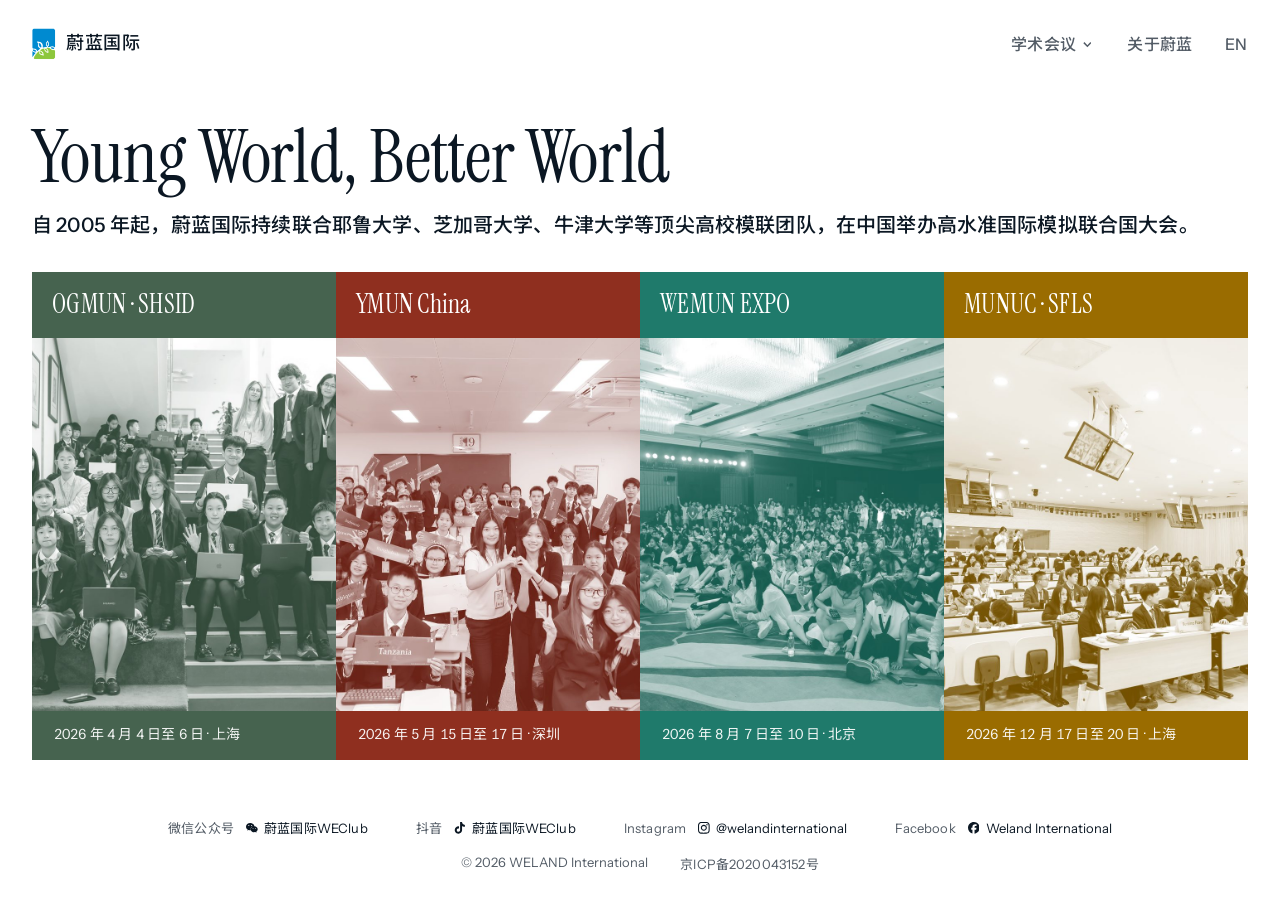
==== index.html @ 64ca3e42 "Publish Weland website preview" ====
<!doctype html>
<html lang="zh-CN">
<head>
<meta charset="utf-8">
<meta name="viewport" content="width=device-width, initial-scale=1, viewport-fit=cover">
<meta name="theme-color" content="#ffffff">
<title>蔚蓝国际 WELAND International | 国际青年学术平台</title>
<meta name="description" content="蔚蓝国际携手耶鲁大学、芝加哥大学、牛津大学等全球学术团队，在中国构建高学术水准的国际模拟联合国盛会。">
<link rel="icon" type="image/png" sizes="32x32" href="assets/img/weland-icon-32.png?v=4">
<link rel="icon" type="image/png" sizes="16x16" href="assets/img/weland-icon-16.png?v=4">
<link rel="icon" type="image/png" sizes="192x192" href="assets/img/weland-icon-192.png?v=4">
<link rel="apple-touch-icon" href="assets/img/apple-touch-icon.png?v=4">
<link rel="stylesheet" href="assets/css/fonts.css?v=20">
<link rel="stylesheet" href="assets/css/site.css?v=20">
</head>
<body class="index">
<a class="skip" href="#main">跳到正文</a>
<header class="top"><a class="home" href="index.html"><img src="assets/img/weland-mark.png" alt="" width="24" height="32">蔚蓝国际</a><nav class="site" aria-label="网站导航"><details class="menu"><summary aria-expanded="false">学术会议<svg viewBox="0 0 10 6" aria-hidden="true"><path d="M1 1l4 4 4-4" fill="none" stroke="currentColor" stroke-width="1.5" vector-effect="non-scaling-stroke"/></svg></summary><ul><li style="--accent:#46634f"><a href="conferences/ogmun-shsid-2026.html"><span class="sw" style="background:#46634f" aria-hidden="true"></span><span class="m-name" lang="en">OGMUN · SHSID</span><span class="m-when">4 月 · 上海</span></a></li><li style="--accent:#8f2f1f"><a href="conferences/ymun-china-2026.html"><span class="sw" style="background:#8f2f1f" aria-hidden="true"></span><span class="m-name" lang="en">YMUN China</span><span class="m-when">5 月 · 深圳</span></a></li><li style="--accent:#1f7a6b"><a href="conferences/wemun-expo-2026.html"><span class="sw" style="background:#1f7a6b" aria-hidden="true"></span><span class="m-name" lang="en">WEMUN EXPO</span><span class="m-when">8 月 · 北京</span></a></li><li style="--accent:#9a6c00"><a href="conferences/munuc-sfls.html"><span class="sw" style="background:#9a6c00" aria-hidden="true"></span><span class="m-name" lang="en">MUNUC · SFLS</span><span class="m-when">12 月 · 上海</span></a></li></ul></details><a href="about.html">关于蔚蓝</a><a href="en/index.html" hreflang="en" lang="en">EN</a></nav></header>
<main id="main">

<div class="home">
<div class="intro"><h1 class="slogan" lang="en">Young World, Better World</h1>
<p class="lede">自 2005 年起，蔚蓝国际持续联合耶鲁大学、芝加哥大学、牛津大学等顶尖高校模联团队，在中国举办高水准国际模拟联合国大会。</p></div>
<ul class="editions" aria-label="学术会议"><li style="--accent:#46634f"><a class="edition" href="conferences/ogmun-shsid-2026.html"><span class="ed-head"><span class="ed-name" lang="en">OGMUN · SHSID</span></span><span class="ed-photo"><img src="assets/img/ed-og-stairs.jpg" alt="主席团在楼梯上合影" style="object-position:50% 48%"></span><span class="ed-when"><span class="d"><span class="y">2026 年</span> <span class="md">4 月 4 日至 6 日</span></span><span class="sep"> · </span><span class="c">上海</span></span></a></li><li style="--accent:#8f2f1f"><a class="edition" href="conferences/ymun-china-2026.html"><span class="ed-head"><span class="ed-name" lang="en">YMUN China</span></span><span class="ed-photo"><img src="assets/img/ed-ym-placards.jpg" alt="代表举起红色国家牌" style="object-position:55% 50%"></span><span class="ed-when"><span class="d"><span class="y">2026 年</span> <span class="md">5 月 15 日至 17 日</span></span><span class="sep"> · </span><span class="c">深圳</span></span></a></li><li style="--accent:#1f7a6b"><a class="edition" href="conferences/wemun-expo-2026.html"><span class="ed-head"><span class="ed-name" lang="en">WEMUN EXPO</span></span><span class="ed-photo"><img src="assets/img/ed-expo-crowd.jpg" alt="代表坐在会场地毯上" style="object-position:50% 65%"></span><span class="ed-when"><span class="d"><span class="y">2026 年</span> <span class="md">8 月 7 日至 10 日</span></span><span class="sep"> · </span><span class="c">北京</span></span></a></li><li style="--accent:#9a6c00"><a class="edition" href="conferences/munuc-sfls.html"><span class="ed-head"><span class="ed-name" lang="en">MUNUC · SFLS</span></span><span class="ed-photo"><img src="assets/img/ed-munuc-flags.jpg" alt="挂满国旗的教室" style="object-position:49% 50%"></span><span class="ed-when"><span class="d"><span class="y">2026 年</span> <span class="md">12 月 17 日至 20 日</span></span><span class="sep"> · </span><span class="c">上海</span></span></a></li></ul>
</div>

</main>
<footer class="foot"><dl class="accounts"><div><dt>微信公众号</dt><dd><span class="acct"><svg viewBox="0 0 24 24" aria-hidden="true"><path d="M8.691 2.188C3.891 2.188 0 5.476 0 9.53c0 2.212 1.17 4.203 3.002 5.55a.59.59 0 0 1 .213.665l-.39 1.48c-.019.07-.048.141-.048.213 0 .163.13.295.29.295a.326.326 0 0 0 .167-.054l1.903-1.114a.864.864 0 0 1 .717-.098 10.16 10.16 0 0 0 2.837.403c.276 0 .543-.027.811-.05-.857-2.578.157-4.972 1.932-6.446 1.703-1.415 3.882-1.98 5.853-1.838-.576-3.583-4.196-6.348-8.596-6.348zM5.785 5.991c.642 0 1.162.529 1.162 1.18a1.17 1.17 0 0 1-1.162 1.178A1.17 1.17 0 0 1 4.623 7.17c0-.651.52-1.18 1.162-1.18zm5.813 0c.642 0 1.162.529 1.162 1.18a1.17 1.17 0 0 1-1.162 1.178 1.17 1.17 0 0 1-1.162-1.178c0-.651.52-1.18 1.162-1.18zm5.34 2.867c-1.797-.052-3.746.512-5.28 1.786-1.72 1.428-2.687 3.72-1.78 6.22.942 2.453 3.666 4.229 6.884 4.229.826 0 1.622-.12 2.361-.336a.722.722 0 0 1 .598.082l1.584.926a.272.272 0 0 0 .14.047c.134 0 .24-.111.24-.247 0-.06-.023-.12-.038-.177l-.327-1.233a.582.582 0 0 1-.023-.156.49.49 0 0 1 .201-.398C23.024 18.48 24 16.82 24 14.98c0-3.21-2.931-5.837-6.656-6.088V8.89c-.135-.01-.27-.027-.407-.03zm-2.53 3.274c.535 0 .969.44.969.982a.976.976 0 0 1-.969.983.976.976 0 0 1-.969-.983c0-.542.434-.982.97-.982zm4.844 0c.535 0 .969.44.969.982a.976.976 0 0 1-.969.983.976.976 0 0 1-.969-.983c0-.542.434-.982.969-.982z"/></svg>蔚蓝国际WEClub</span></dd></div><div><dt>抖音</dt><dd><span class="acct"><svg viewBox="0 0 24 24" aria-hidden="true"><path d="M12.525.02c1.31-.02 2.61-.01 3.91-.02.08 1.53.63 3.09 1.75 4.17 1.12 1.11 2.7 1.62 4.24 1.79v4.03c-1.44-.05-2.89-.35-4.2-.97-.57-.26-1.1-.59-1.62-.93-.01 2.92.01 5.84-.02 8.75-.08 1.4-.54 2.79-1.35 3.94-1.31 1.92-3.58 3.17-5.91 3.21-1.43.08-2.86-.31-4.08-1.03-2.02-1.19-3.44-3.37-3.65-5.71-.02-.5-.03-1-.01-1.49.18-1.9 1.12-3.72 2.58-4.96 1.66-1.44 3.98-2.13 6.15-1.72.02 1.48-.04 2.96-.04 4.44-.99-.32-2.15-.23-3.02.37-.63.41-1.11 1.04-1.36 1.75-.21.51-.15 1.07-.14 1.61.24 1.64 1.82 3.02 3.5 2.87 1.12-.01 2.19-.66 2.77-1.61.19-.33.4-.67.41-1.06.1-1.79.06-3.57.07-5.36.01-4.03-.01-8.05.02-12.07z"/></svg>蔚蓝国际WEClub</span></dd></div><div><dt>Instagram</dt><dd><a class="acct" href="https://www.instagram.com/welandinternational/" lang="en" rel="noopener"><svg viewBox="0 0 24 24" aria-hidden="true"><path d="M7.0301.084c-1.2768.0602-2.1487.264-2.911.5634-.7888.3075-1.4575.72-2.1228 1.3877-.6652.6677-1.075 1.3368-1.3802 2.127-.2954.7638-.4956 1.6365-.552 2.914-.0564 1.2775-.0689 1.6882-.0626 4.947.0062 3.2586.0206 3.6671.0825 4.9473.061 1.2765.264 2.1482.5635 2.9107.308.7889.72 1.4573 1.388 2.1228.6679.6655 1.3365 1.0743 2.1285 1.38.7632.295 1.6361.4961 2.9134.552 1.2773.056 1.6884.069 4.9462.0627 3.2578-.0062 3.668-.0207 4.9478-.0814 1.28-.0607 2.147-.2652 2.9098-.5633.7889-.3086 1.4578-.72 2.1228-1.3881.665-.6682 1.0745-1.3378 1.3795-2.1284.2957-.7632.4966-1.636.552-2.9124.056-1.2809.0692-1.6898.063-4.948-.0063-3.2583-.021-3.6668-.0817-4.9465-.0607-1.2797-.264-2.1487-.5633-2.9117-.3084-.7889-.72-1.4568-1.3876-2.1228C21.2982 1.33 20.628.9208 19.8378.6165 19.074.321 18.2017.1197 16.9244.0645 15.6471.0093 15.236-.005 11.977.0014 8.718.0076 8.31.0215 7.0301.0839m.1402 21.6932c-1.17-.0509-1.8053-.2453-2.2287-.408-.5606-.216-.96-.4771-1.3819-.895-.422-.4178-.6811-.8186-.9-1.378-.1644-.4234-.3624-1.058-.4171-2.228-.0595-1.2645-.072-1.6442-.079-4.848-.007-3.2037.0053-3.583.0607-4.848.05-1.169.2456-1.805.408-2.2282.216-.5613.4762-.96.895-1.3816.4188-.4217.8184-.6814 1.3783-.9003.423-.1651 1.0575-.3614 2.227-.4171 1.2655-.06 1.6447-.072 4.848-.079 3.2033-.007 3.5835.005 4.8495.0608 1.169.0508 1.8053.2445 2.228.408.5608.216.96.4754 1.3816.895.4217.4194.6816.8176.9005 1.3787.1653.4217.3617 1.056.4169 2.2263.0602 1.2655.0739 1.645.0796 4.848.0058 3.203-.0055 3.5834-.061 4.848-.051 1.17-.245 1.8055-.408 2.2294-.216.5604-.4763.96-.8954 1.3814-.419.4215-.8181.6811-1.3783.9-.4224.1649-1.0577.3617-2.2262.4174-1.2656.0595-1.6448.072-4.8493.079-3.2045.007-3.5825-.006-4.848-.0608M16.953 5.5864A1.44 1.44 0 1 0 18.39 4.144a1.44 1.44 0 0 0-1.437 1.4424M5.8385 12.012c.0067 3.4032 2.7706 6.1557 6.173 6.1493 3.4026-.0065 6.157-2.7701 6.1506-6.1733-.0065-3.4032-2.771-6.1565-6.174-6.1498-3.403.0067-6.156 2.771-6.1496 6.1738M8 12.0077a4 4 0 1 1 4.008 3.9921A3.9996 3.9996 0 0 1 8 12.0077"/></svg>@welandinternational</a></dd></div><div><dt>Facebook</dt><dd><span class="acct" lang="en"><svg viewBox="0 0 24 24" aria-hidden="true"><path d="M9.101 23.691v-7.98H6.627v-3.667h2.474v-1.58c0-4.085 1.848-5.978 5.858-5.978.401 0 .955.042 1.468.103a8.68 8.68 0 0 1 1.141.195v3.325a8.623 8.623 0 0 0-.653-.036 26.805 26.805 0 0 0-.733-.009c-.707 0-1.259.096-1.675.309a1.686 1.686 0 0 0-.679.622c-.258.42-.374.995-.374 1.752v1.297h3.919l-.386 2.103-.287 1.564h-3.246v8.245C19.396 23.238 24 18.179 24 12.044c0-6.627-5.373-12-12-12s-12 5.373-12 12c0 5.628 3.874 10.35 9.101 11.647Z"/></svg>Weland International</span></dd></div></dl><div class="legal"><span lang="en">© 2026 WELAND International</span><a href="http://beian.miit.gov.cn/" rel="noopener">京ICP备2020043152号</a></div></footer>
<script src="assets/js/site.js?v=20"></script>
</body>
</html>
---- assets/css/fonts.css ----
/* generated by build/fonts.py: Instrument Sans, Instrument Serif, Noto Sans SC, Noto Serif SC (all SIL OFL) */
@font-face{font-family:"WL Quotes";font-weight:400;font-display:swap;src:url([data-uri]) format("woff2");unicode-range:U+2018-201D;}
@font-face{font-family:"WL Sans";font-weight:400 600;font-display:swap;src:url([data-uri]) format("woff2");unicode-range:U+0000-00FF, U+0131, U+0152-0153, U+02C6, U+02DA, U+02DC, U+2000-206F, U+2074, U+20AC, U+2122, U+2190-2199, U+2212;}
@font-face{font-family:"WL Serif";font-weight:400;font-display:swap;src:url([data-uri]) format("woff2");unicode-range:U+0000-00FF, U+0131, U+0152-0153, U+02C6, U+02DA, U+02DC, U+2000-206F, U+2074, U+20AC, U+2122, U+2190-2199, U+2212;}
@font-face{font-family:"WL SC";font-weight:400;font-display:swap;src:url([data-uri]) format("woff2");}
@font-face{font-family:"WL SC";font-weight:500 600;font-display:swap;src:url([data-uri]) format("woff2");}
@font-face{font-family:"WL SC Serif";font-weight:400 500;font-display:swap;src:url([data-uri]) format("woff2");}
---- assets/css/site.css ----
/* WELAND International. Each conference has the colour of its poster. On the home page each conference is a block
   in that colour, its photograph printed in the same colour; on its own page photographs are large and in their own colour. Reading pages have
   one content width: contents on the left, everything else in one column on the right.
   Small, orderly text on white. Text in Instrument Sans and Noto Sans SC; display text only (the slogan, h1, h2 and
   the conference names on the home) in Instrument Serif and Noto Serif SC.
   Fonts are in fonts.css, generated by build/fonts.py. */

:root {
  color-scheme: light;

  --sans-en: "WL Sans", "WL SC", "PingFang SC", "Microsoft YaHei", -apple-system, sans-serif;
  --sans: "WL Quotes", var(--sans-en);
  --serif: "WL Serif", "WL SC Serif", Georgia, "Songti SC", serif;

  --paper: #fff;
  --ink: oklch(0.2 0.03 250);
  --ink-soft: oklch(0.47 0.02 250);
  --rule-strong: oklch(0.66 0.02 250);
  --rule: oklch(0.9 0.005 250);          /* hairlines between sections and rows */
  --azure: #0088c8;                      /* sampled from the mark */
  /* --accent: a conference's colour, set on its page's body and on its block on the home page */

  /* the type scale: every font-size on the site is one of these */
  --t-caption: 0.8125rem;                       /* 13px: footer */
  --t-small: 0.875rem;                          /* 14px: labels, dates, notes, contents, downloads */
  --t-body: 1rem;                               /* 16px: text, nav, menu */
  --t-lead: 1.125rem;                           /* 18px: wordmark, the title under a conference name */
  --t-lede: 1.25rem;                            /* 20px: the home sentence */
  --t-h2: 1.875rem;                             /* 30px: section headings */
  --t-h1-phone: 2.25rem;                        /* 36px: page titles on a phone */
  --t-figure: 2.5rem;                           /* 40px: About's numbers */
  --t-h1: 2.75rem;                              /* 44px: About's title */
  --t-h1-conf: 3.5rem;                          /* 56px: a conference's name */
  --t-block: clamp(1.5rem, 2vw, 2rem);          /* 24-32px: conference names in the home blocks */
  --t-slogan: clamp(2.75rem, 5.8vw, 5.25rem);   /* 44-84px: the slogan */

  --page: 80rem;
  --gutter: 4rem;                       /* both sides together */
  /* one side each: half the gutter, or more where a notch or rounded corner needs it (viewport-fit=cover is set) */
  --edge-l: max(calc(var(--gutter) / 2), env(safe-area-inset-left, 0px));
  --edge-r: max(calc(var(--gutter) / 2), env(safe-area-inset-right, 0px));
  --gap-section: 5.5rem;

  /* motion: strong curves; built-in keywords are too weak (colour hovers keep plain ease) */
  --ease-out: cubic-bezier(0.23, 1, 0.32, 1);
  --ease-in-out: cubic-bezier(0.77, 0, 0.175, 1);
}

*, *::before, *::after { box-sizing: border-box; }
[hidden] { display: none !important; }

html {
  background: var(--paper);
  -webkit-text-size-adjust: 100%;
  -webkit-font-smoothing: antialiased;
  -moz-osx-font-smoothing: grayscale;
  scroll-padding-block-start: 3rem;
  -webkit-tap-highlight-color: transparent;  /* no grey flash on tap; every control has its own :active instead */
  /* overscroll-behavior stays default: this is a document, pull-to-refresh is welcome */
}
@media (prefers-reduced-motion: no-preference) { html { scroll-behavior: smooth; } }

body {
  position: relative;
  margin: 0;
  min-height: 100dvh;
  display: flex;
  flex-direction: column;
  font: 400 var(--t-body) / 1.85 var(--sans);
  font-variant-numeric: lining-nums;
  font-synthesis-weight: none;  /* every weight in use is loaded; only the four-character quote face is 400-only, never fake-bold it */
  letter-spacing: 0.01em;
  color: var(--ink);
  background: var(--paper);
  text-autospace: normal;
}
main { flex: 1; }
:lang(en) { font-family: var(--sans-en); letter-spacing: 0; line-height: 1.65; }
img { display: block; max-width: 100%; height: auto; }
h1, h2, h3, p, ul, ol, dl, dd, figure { margin: 0; padding: 0; font-size: inherit; font-weight: inherit; }
h1, h2 { font-weight: 400; word-break: keep-all; overflow-wrap: anywhere; text-wrap: balance; }
/* the serif is for display text only; the :lang(en) selectors outrank the sans set on every English element above */
h1, h2, h1:lang(en), h2:lang(en), .slogan, .ed-name { font-family: var(--serif); font-weight: 400; }
h1:lang(zh), h2:lang(zh) { letter-spacing: 0.01em; }
ul, ol { list-style: none; }
b { font-weight: 400; }
button { font: inherit; letter-spacing: inherit; color: inherit; background: none; border: 0; padding: 0; cursor: pointer; }
::selection { background: color-mix(in oklch, var(--accent, var(--azure)) 18%, white); color: var(--ink); }
:focus-visible { outline: 2px solid var(--accent, var(--azure)); outline-offset: 3px; }

a {
  color: inherit;
  text-decoration: underline;
  text-decoration-color: var(--rule-strong);
  text-decoration-thickness: from-font;
  text-underline-position: from-font;
  text-underline-offset: 0.22em;
  transition: text-decoration-color 150ms ease, opacity 120ms var(--ease-out);
}
/* taps fire at once: no double-tap-zoom wait on links and buttons */
a, button { touch-action: manipulation; }
/* press feedback, on press rather than on release */
a:active { opacity: 0.6; }
/* hover only where there is a real pointer; touch would leave it stuck after a tap */
@media (hover: hover) and (pointer: fine) { a:hover { text-decoration-color: var(--accent, var(--azure)); } }
/* controls, not content: a long press should not select their text or open the link callout */
.top nav a, .menu summary, .toc a, .edition { user-select: none; -webkit-user-select: none; -webkit-touch-callout: none; }

.skip { position: absolute; left: -999px; }
.skip:focus { left: 1rem; top: 1rem; z-index: 9; padding: 0.5rem 0.75rem; background: var(--ink); color: var(--paper); }
.vh { position: absolute; width: 1px; height: 1px; overflow: hidden; clip-path: inset(50%); white-space: nowrap; }

/* ---------- top of every page ---------- */
.top {
  display: flex;
  justify-content: space-between;
  align-items: center;
  width: min(var(--page), 100% - var(--gutter));
  margin-inline: auto;
  padding-block: 1.5rem;
  font-size: var(--t-small);
  white-space: nowrap;
}
.top a { display: inline-flex; align-items: center; gap: 0.625rem; min-height: 2.5rem; text-decoration: none; }
.top nav { display: flex; gap: 2rem; }
/* the conference links, then About and the other language: one row on a wide screen, two on a narrow one */
.top .site { align-items: center; }
.top nav a { gap: 0; font-size: var(--t-body); font-weight: 500; line-height: 1.5; letter-spacing: 0.02em; color: var(--ink-soft); transition: color 150ms ease, opacity 120ms var(--ease-out); }
.sw { display: inline-block; width: 0.5em; height: 0.5em; margin-inline-end: 0.5em; vertical-align: 0.05em; }
@media (hover: hover) and (pointer: fine) { .top nav a:hover { color: var(--ink); } }
.top nav a[aria-current] { color: var(--ink); }

/* the conferences menu: a <details>, so it opens without script and from the keyboard. site.js adds: hover with a mouse,
   arrow keys between items, closing on Escape, on a click elsewhere, on choosing an item and when focus leaves */
.menu { position: relative; }
.menu summary {
  display: inline-flex;
  align-items: center;
  gap: 0.4em;
  min-height: 2.5rem;
  padding-inline: 0.25rem;
  border-radius: 0.375rem;
  list-style: none;
  cursor: pointer;
  font-size: var(--t-body);
  font-weight: 500;
  line-height: 1.5;
  letter-spacing: 0.02em;
  color: var(--ink-soft);
  transition: color 150ms ease, opacity 120ms var(--ease-out);
}
.menu summary::-webkit-details-marker { display: none; }
.menu summary:active { opacity: 0.6; }
.menu summary:focus-visible { outline: 2px solid var(--azure); outline-offset: 2px; }
.menu summary.current, .menu[open] summary { color: var(--ink); }
.menu summary svg { width: 0.55em; height: 0.55em; transition: transform 150ms var(--ease-out); }
.menu[open] summary svg { transform: rotate(180deg); }
@media (hover: hover) and (pointer: fine) { .menu summary:hover { color: var(--ink); } }
/* the panel: a small sheet anchored under the trigger's right edge */
.menu ul {
  position: absolute;
  top: calc(100% + 0.5rem);
  right: 0;
  z-index: 5;
  min-width: 17rem;
  padding: 0.375rem;
  background: var(--paper);
  border: 1px solid var(--rule);
  border-radius: 0.75rem;
  box-shadow: 0 1px 2px oklch(0 0 0 / 0.04), 0 12px 32px -12px oklch(0 0 0 / 0.18);
  transform-origin: top right;
}
/* the 0.5rem between trigger and panel is part of the panel, so the pointer stays inside the menu while crossing it */
.menu ul::before { content: ""; position: absolute; left: 0; right: 0; top: -0.75rem; height: 0.75rem; }
.top .menu li a {
  display: flex;
  align-items: center;
  gap: 0.75rem;
  min-height: 2.75rem;
  padding: 0 0.75rem;
  border-radius: 0.5rem;
  color: var(--ink-soft);
  white-space: nowrap;  /* li's text-wrap: pretty would otherwise turn wrapping back on */
  transition: background-color 120ms ease, transform 100ms var(--ease-out);
}
.top .menu li a:active { opacity: 1; transform: scale(0.99); }
.menu .sw { flex: none; width: 0.5rem; height: 0.5rem; margin: 0; border-radius: 1px; }
.menu .m-name { flex: 1; font-weight: 500; color: var(--ink); transition: color 120ms ease; }
.menu .m-when { font-size: var(--t-small); font-weight: 400; letter-spacing: 0; color: var(--ink-soft); font-variant-numeric: tabular-nums; text-align: end; }
.top .menu li a:focus-visible { outline: 2px solid var(--accent); outline-offset: -2px; background: oklch(0.965 0.005 250); }
.top .menu li a:focus-visible .m-name { color: var(--accent); }
@media (hover: hover) and (pointer: fine) {
  .top .menu li a:hover { background: oklch(0.965 0.005 250); }
  .top .menu li a:hover .m-name { color: var(--accent); }
}
.top .menu li a[aria-current] .m-name { font-weight: 600; color: var(--accent); }
.top .menu li a[aria-current] .sw { transform: scale(1.25); }  /* 0.625rem, without moving the name */
/* opening: the panel rises 6px and settles from 98% to full size; closing is instant (the exit is faster than the entry) */
@media (prefers-reduced-motion: no-preference) {
  .menu[open] ul { transition: opacity 160ms var(--ease-out), transform 160ms var(--ease-out); }
  @starting-style {
    .menu[open] ul { opacity: 0; transform: translateY(-6px) scale(0.98); }
  }
}
.top img { width: 1.5rem; height: 2rem; }
.top .home { font-size: var(--t-lead); font-weight: 500; letter-spacing: 0.04em; }  /* the wordmark reads larger than the nav */
.top nav a[hreflang="en"] { letter-spacing: 0.04em; }
/* WELAND's slogan, in English on both versions, then the sentence */
.slogan { font-size: var(--t-slogan); line-height: 1; letter-spacing: -0.01em; margin-top: 2rem; }
.slogan + .lede { margin-top: 1rem; }
.lede { margin-top: 2rem; font-size: var(--t-lede); font-weight: 500; line-height: 1.5; text-wrap: pretty; }
/* four blocks edge to edge, each in its conference's colour: short name and year, a photograph in the same colour, dates */
main > .home { width: min(var(--page), 100% - var(--gutter)); margin-inline: auto; }  /* the home block sits inside the page width like the header and footer */
.editions { display: grid; grid-template-columns: repeat(4, minmax(0, 1fr)); margin-top: 2rem; min-height: 0; }
.editions li { display: flex; min-width: 0; min-height: 0; }
.edition {
  display: flex;
  flex: 1;
  flex-direction: column;
  min-width: 0;
  min-height: 0;
  background: var(--accent);
  color: #fff;
  text-decoration: none;
  transition: transform 120ms var(--ease-out);
}
.edition:active { opacity: 1; transform: scale(0.985); }
.edition:focus-visible { outline-color: var(--ink); }  /* the page colour would vanish against the block */
.ed-head { padding: 1.125rem 1.25rem; }
.ed-name { display: block; font-size: var(--t-block); line-height: 1.15; letter-spacing: 0.01em; white-space: nowrap; }
/* the photograph takes whatever height the row has; the layout sets it, not the image */
.ed-photo { position: relative; flex: 1; min-height: 0; overflow: hidden; }
/* positioned, so the image's own 4:3 size never sets the row's height */
.ed-photo img { position: absolute; inset: 0; width: 100%; height: 100%; object-fit: cover; transition: transform 220ms var(--ease-out); }
.ed-when { padding: 0.75rem 1.375rem 0.9375rem; font-size: var(--t-small); line-height: 1.6; font-variant-numeric: tabular-nums; opacity: 0.92; transition: opacity 150ms ease; }
.ed-when .d, .ed-when .c, .ed-when .y, .ed-when .md { white-space: nowrap; }  /* never broken inside the date or the city */
@media (hover: hover) and (pointer: fine) { .edition:hover .ed-photo img { transform: scale(1.03); } .edition:hover .ed-when { opacity: 1; } }
/* a wide screen: header, sentence, blocks, footer in one screen. The blocks take the height left (20rem at least,
   36rem at most); whatever is left over is split above and below, so the whole sits centred */
@media (min-width: 72rem) and (min-height: 40rem) {
  body.index { height: 100svh; }  /* a definite height, so the blocks' row can take exactly what is left */
}
@media (min-width: 72rem) {
  .index main { display: flex; flex-direction: column; min-height: 0; }
  .index main > .home {
    flex: 1;
    min-height: 0;  /* may shrink to the height it is given; otherwise the row would always open to 36rem */
    display: grid;
    grid-template-rows: auto minmax(20rem, 36rem);
    align-content: center;
    padding-block: 2rem;
  }
  .index .slogan { margin-top: 0; white-space: nowrap; }
  .index .foot { margin-top: 0; padding-block: 1.5rem; }
}
/* short screens (1280 x 720): a smaller sentence and tighter spacing */
@media (min-width: 72rem) and (max-height: 50rem) {
  .index main > .home { padding-block: 1.25rem; }
  .slogan { font-size: var(--t-h1); }
  .editions { margin-top: 1.5rem; }
  .ed-head { padding: 0.875rem 1.125rem; }
  .ed-when { padding: 0.5625rem 1.125rem 0.75rem; }
}
/* the home's first load only: the four blocks rise 8px into place, 40ms apart. The blocks move; the photographs keep
   their own load fade. Once per load, because @starting-style applies only to an element's first style. */
@media (prefers-reduced-motion: no-preference) {
  .editions li { transition: opacity 300ms var(--ease-out), transform 300ms var(--ease-out); }
  @starting-style {
    .editions li { opacity: 0; transform: translateY(8px); }
  }
  .editions li:nth-child(2) { transition-delay: 40ms; }
  .editions li:nth-child(3) { transition-delay: 80ms; }
  .editions li:nth-child(4) { transition-delay: 120ms; }
}

/* ---------- reading layout: contents on the left, one content column on the right ---------- */
.doc {
  display: grid;
  grid-template-columns: 13rem minmax(0, 1fr);
  column-gap: 3rem;
  width: min(var(--page), 100% - var(--gutter));
  margin: 3rem auto 0;
}
.toc { position: sticky; top: 3rem; align-self: start; display: grid; justify-items: start; font-size: var(--t-small); }
.toc a {
  position: relative;
  display: flex;
  align-items: center;
  min-height: 2.25rem;
  padding-inline-start: 1.25rem;
  padding-block: 0.375rem;
  line-height: 1.45;
  color: var(--ink-soft);
  text-decoration: none;
  transition: color 150ms ease, opacity 120ms var(--ease-out);
}
.toc .row { display: contents; }  /* the scrolling row on a narrow screen; on a wide one the links stack in .toc's grid */
.toc a::before { content: ""; position: absolute; inset-inline-start: 0; width: 0.75rem; height: 1px; background: var(--accent, var(--azure)); opacity: 0; transition: opacity 150ms var(--ease-out); }
@media (hover: hover) and (pointer: fine) { .toc a:hover { color: var(--ink); } }
.toc a[aria-current] { color: var(--ink); }
.toc a[aria-current]::before { opacity: 1; }
.col { grid-column: 2; min-width: 0; }

/* title on the left, in the conference's colour; poster on the right. The first section's hairline runs under both */
.head {
  display: grid;
  grid-template-columns: minmax(0, 1fr) 20rem;
  column-gap: 3rem;
  align-items: start;
  margin-bottom: 3.5rem;
}
.head h1 { font-size: var(--t-h1); line-height: 1.2; color: var(--accent, var(--ink)); }
.head:not(:has(.side)) { display: block; } /* About has no poster: the title takes the full width */
.conf .head h1 { font-size: var(--t-h1-conf); line-height: 1.1; letter-spacing: -0.005em; }
.head h1 + p { margin-top: 1rem; word-break: keep-all; overflow-wrap: anywhere; font-size: var(--t-lead); font-weight: 500; line-height: 1.6; color: var(--ink); }
.when { color: var(--ink-soft); }
.notice { margin-top: 1.5rem; }
.side img { width: 100%; outline: 1px solid oklch(0 0 0 / 0.08); outline-offset: -1px; }

/* each section: a hairline across the content width, then the heading */
.sec { position: relative; padding-top: 1.5rem; }
.sec::before { content: ""; position: absolute; top: 0; left: 0; right: 0; height: 1px; background: var(--rule); }
.sec + .sec { margin-top: var(--gap-section); }
.sec > h2 { margin-bottom: 1.5rem; font-size: var(--t-h2); line-height: 1.25; }
.prose { max-width: 44rem; }
.prose:lang(en) { max-width: 40rem; }  /* about 70 characters a line in English */
.prose + .rows { margin-top: 1.5rem; }
.sub { margin: 2.5rem 0 0.5rem; font-size: var(--t-small); color: var(--ink-soft); }

/* photographs on a conference page, as wide as the content */
.wide { width: 100%; aspect-ratio: 3 / 2; object-fit: cover; }
.sec > h2 + .wide { margin-bottom: 2rem; }
.three { display: grid; grid-template-columns: repeat(3, minmax(0, 1fr)); gap: 1.5rem; margin-top: 1.5rem; }
.three img { width: 100%; aspect-ratio: 3 / 2; object-fit: cover; }

/* photographs fade in once loaded; only while site.js has set .js, so they always show without it */
.js .wide, .js .three img, .js .editions img { opacity: 0; transition: opacity 250ms var(--ease-out); }
.js .editions img { transition: opacity 250ms var(--ease-out), transform 220ms var(--ease-out); }  /* keep the hover zoom */
.js .wide.loaded, .js .three img.loaded, .js .editions img.loaded { opacity: 1; }
@media (prefers-reduced-motion: reduce) {
  .js .wide, .js .three img, .js .editions img { opacity: 1; transition: none; }
}
/* pages cross-fade into each other where the browser supports it */
@media (prefers-reduced-motion: no-preference) {
  @view-transition { navigation: auto; }
  ::view-transition-old(root), ::view-transition-new(root) { animation-duration: 200ms; }
}

/* letter, and About's mission: two columns of running text; salutation above, sign-off below, across both */
.letter, .prose.two { columns: 2; column-gap: 3rem; orphans: 3; widows: 3; }
.prose.two { max-width: none; }
.letter .salute, .letter .sign { column-span: all; }
/* the space under the salutation is on the salutation, so both columns start level */
.letter .salute { margin-bottom: 0.85em; }
.letter .salute + p { margin-top: 0; }
.letter:lang(zh) p { text-indent: 2em; }
p, dd, li { text-wrap: pretty; }
.prose p + p, .letter p + p { margin-top: 0.85em; }
.letter:lang(zh) .salute, .letter:lang(zh) .sign { text-indent: 0; }
.letter .sign { margin-top: 1.5rem; display: grid; justify-items: end; font-size: var(--t-small); color: var(--ink-soft); }
.letter:lang(zh) .sign { text-align: end; }
.letter a { overflow-wrap: anywhere; }

/* rows: label on the left, value on the right */
.rows > div { display: grid; grid-template-columns: 9rem minmax(0, 1fr); gap: 1.5rem; align-items: baseline; padding-block: 0.625rem; line-height: 1.7; }
.rows > div + div { border-top: 1px solid var(--rule); }
.rows dd { max-width: 48rem; }
.rows dt { font-size: var(--t-small); color: var(--ink-soft); font-variant-numeric: lining-nums tabular-nums; }
.rows time, .num { font-variant-numeric: lining-nums tabular-nums; }
.rows > div:has(.qrs) { align-items: start; }
/* committees: abbreviation | name and topics | type, size and the rest, one per line */
.rows.committees > div { grid-template-columns: 9rem minmax(0, 1fr) 14rem; padding-block: 0.875rem; }
.committees .note { margin: 0; color: var(--ink-soft); text-align: end; font-variant-numeric: tabular-nums; word-break: keep-all; overflow-wrap: anywhere; text-wrap: pretty; }
.committees .note span { display: block; }
.people { display: flex; flex-wrap: wrap; gap: 0 2rem; font-variant-numeric: lining-nums tabular-nums; }
.people a:first-child { min-width: 11rem; }
.caps { font-family: var(--sans-en); font-size: var(--t-small); letter-spacing: 0.05em; color: var(--ink); line-height: 1; }
/* on a conference page the codes (committees, sub-conferences, downloads) take its colour */
.conf .caps { color: var(--accent); font-weight: 500; }
.topics { margin-top: 0.25rem; }
.topics li { color: var(--ink-soft); line-height: 1.65; }
.topics li + li { margin-top: 0.25rem; }
.topics span { display: block; line-height: 1.85; }
.note { margin-top: 0.25rem; font-size: var(--t-small); color: var(--ink-soft); }

/* every day of the schedule, side by side */
.days { display: grid; grid-template-columns: repeat(auto-fit, minmax(14rem, 1fr)); gap: 0 2rem; }
.days .rows > div { grid-template-columns: 7.5rem minmax(0, 1fr); gap: 0.75rem; }
.days .rows dt { white-space: nowrap; } /* "10:00 至 13:00" stays on one line */

/* downloads */
.links { display: grid; justify-items: start; }
.links.grid { grid-template-columns: repeat(auto-fill, minmax(11rem, 1fr)); gap: 0.25rem 1.5rem; }
/* every download the same: codes and names alike in the conference's colour, never broken across lines */
.dl { padding-block: 0.25rem; font-size: var(--t-small); font-weight: 500; color: var(--accent, var(--ink)); white-space: nowrap; }
.dl[lang="en"] { letter-spacing: 0.05em; }
.rows .links a { display: inline-flex; align-items: center; min-height: 2rem; }

/* price table */
.prices { width: 100%; table-layout: fixed; border-collapse: collapse; font-variant-numeric: lining-nums tabular-nums; line-height: 1.7; }
.prices th, .prices td { padding-block: 0.625rem; font-weight: 400; text-align: end; }
.prices tbody tr { border-top: 1px solid var(--rule); }
.prices th:first-child { text-align: start; width: 8.5rem; }
.prices thead th, .prices tbody th { font-size: var(--t-small); color: var(--ink-soft); }

/* numbers */
.numbers { display: grid; grid-template-columns: repeat(4, minmax(0, 1fr)); gap: 1.5rem; margin-top: 2rem; }
.numbers b { display: block; font-family: var(--serif); font-size: var(--t-figure); font-weight: 400; line-height: 1.1; color: var(--azure); }
.numbers span { display: block; margin-top: 0.25rem; font-size: var(--t-small); line-height: 1.6; color: var(--ink-soft); word-break: keep-all; overflow-wrap: anywhere; }

/* QR codes */
.qrs { display: flex; gap: 2rem; padding-block: 0.25rem; }
.qr { font-size: var(--t-small); color: var(--ink-soft); text-align: center; }
.qr img { width: 6rem; height: 6rem; }
.qr figcaption { margin-top: 0.25rem; }

/* foot: on a wide screen two centred rows; the four accounts, each after its platform; then copyright and licence */
.foot {
  display: grid;
  row-gap: 0.75rem;
  width: min(var(--page), 100% - var(--gutter));
  margin: var(--gap-section) auto 0;
  padding-block: 2.5rem;
  font-size: var(--t-caption);
  color: var(--ink-soft);
}
.accounts { display: flex; justify-content: center; flex-wrap: wrap; gap: 0 3rem; }
.accounts > div { display: flex; gap: 0 0.75rem; }
.accounts dd { color: var(--ink); }
.legal { display: flex; justify-content: center; gap: 2rem; }
.foot a { text-decoration: none; transition: color 150ms ease, opacity 120ms var(--ease-out); }
/* a social account: its icon, then its name (footer and About) */
.acct svg { width: 1em; height: 1em; margin-inline-end: 0.5em; vertical-align: -0.15em; fill: currentColor; }
.foot .acct svg { width: 0.9em; height: 0.9em; vertical-align: -0.08em; }  /* centred on the x-height of the small footer text */
@media (hover: hover) and (pointer: fine) { .foot a:hover { color: var(--ink); } }

/* ---------- tablet and phone (below 72rem): one column; nothing folded away, long rows scroll sideways ---------- */
@media (max-width: 72rem) {
  :root { --gutter: 3rem; }
  html { scroll-padding-block-start: 3.5rem; }
  /* page edges: the gutter, or the safe area where a notch or rounded corner is wider */
  .top, main > .home, .doc, .foot { width: auto; margin-left: var(--edge-l); margin-right: var(--edge-r); }
  /* rows that scroll sideways fade out at the right edge while there is more (site.js sets .more) */
  .more {
    -webkit-mask-image: linear-gradient(to right, #000 calc(100% - 2rem), transparent);
    mask-image: linear-gradient(to right, #000 calc(100% - 2rem), transparent);
  }

  /* header: wordmark, then the menu, About and the other language; it wraps to two lines only where it must.
     The menu's panel opens full width under the header */
  .top { position: relative; flex-wrap: wrap; column-gap: 1.25rem; padding-block: 1rem; }
  .top .home { flex: 1; min-height: 2.75rem; }
  .top .site { margin-left: 0; gap: 1.25rem; }
  .toc .row::-webkit-scrollbar, .three::-webkit-scrollbar { display: none; }
  .top nav a, .menu summary { min-height: 2.75rem; white-space: nowrap; }

  /* contents: a row that stays at the top of the screen; the current section is underlined in the page's colour */
  .doc { display: block; margin-top: 0.5rem; }
  /* the bar (white, its hairline) stays still; the links scroll inside it, so the fade never shows text through */
  .toc {
    position: sticky;
    top: 0;
    z-index: 2;
    display: block;
    justify-items: normal;  /* the wide layout's start alignment would shrink the row to its content (block layout honours it now) */
    margin: 0 calc(-1 * var(--edge-r)) 2rem calc(-1 * var(--edge-l));
    background: var(--paper);
    box-shadow: 0 1px 0 var(--rule);
  }
  .toc .row {
    position: relative;
    display: flex;
    gap: 1.5rem;
    padding: 0 var(--edge-r) 0 var(--edge-l);
    overflow-x: auto;
    scrollbar-width: none;
    -webkit-overflow-scrolling: touch;
  }
  .toc a { flex: none; min-height: 2.75rem; padding-block: 0; padding-inline-start: 0; border-bottom: 2px solid transparent; white-space: nowrap; }
  .toc a::before { display: none; }
  .toc a[aria-current] { border-bottom-color: var(--accent, var(--azure)); }

  /* head: title, then the poster across the column */
  .head { display: block; margin-bottom: 3rem; }
  .head h1, .conf .head h1 { font-size: var(--t-h1); }
  .head h1 + p { font-size: var(--t-body); }
  .side { margin-top: 1.5rem; }
  .letter, .prose.two { column-gap: 2rem; }

  .rows.committees > div { grid-template-columns: 9rem minmax(0, 1fr); row-gap: 0.25rem; }
  .committees .note { grid-column: 2; text-align: start; }  /* under the name here, so it starts with it */
  .days { grid-template-columns: repeat(2, minmax(0, 1fr)); }

  /* home */
  .lede { margin-top: 2rem; }
  .ed-when .sep { display: inline; }
  .slogan { margin-top: 2rem; }
  .editions { grid-template-columns: repeat(2, minmax(0, 1fr)); }
  .ed-photo { flex: none; aspect-ratio: 4 / 3; }

  /* footer: wraps; every item a full-height tap target */
  .foot, .index .foot { display: flex; flex-direction: column; row-gap: 0; margin-top: var(--gap-section); padding-block: 1.5rem 2rem; }
  .accounts, .legal { display: flex; flex-wrap: wrap; justify-content: flex-start; gap: 0.25rem 1.5rem; }
  .accounts > div { flex-wrap: wrap; }
  .accounts > div { align-items: center; gap: 0 0.5rem; }
  .accounts > div, .legal > * { min-height: 2.75rem; display: inline-flex; align-items: center; }
}
@media (max-width: 47.99rem) {
  .letter, .prose.two { columns: 1; }
}
/* phone (below 40rem) */
@media (max-width: 40rem) {
  :root { --gutter: 2rem; }
  .head h1, .conf .head h1 { font-size: var(--t-h1-phone); line-height: 1.15; }
  /* the menu: a full-width white panel under the header, items 3rem tall with hairlines between */
  .menu { position: static; }
  .menu ul {
    top: 100%;
    left: calc(-1 * var(--edge-l));
    right: calc(-1 * var(--edge-r));
    min-width: 0;
    padding: 0 var(--edge-r) 0 var(--edge-l);
    border-width: 1px 0;
    border-radius: 0 0 0.75rem 0.75rem;
    transform-origin: top center;
  }
  .top .menu li a { min-height: 3rem; padding: 0; border-radius: 0; }
  .top .menu li + li a { border-top: 1px solid var(--rule); }
  .toc a { font-size: var(--t-body); }  /* one step up from the wide screen's, for the finger */
  .numbers b { font-size: var(--t-h2); }
  .links.grid { grid-template-columns: repeat(2, minmax(0, 1fr)); }
  .dl { white-space: normal; }  /* two narrow columns: a long name may take two lines */
  .side { margin-top: 1.25rem; }
  .rows > div, .rows.committees > div { grid-template-columns: 1fr; gap: 0; }
  .committees .note { grid-column: 1; margin-top: 0.25rem; }
  .days { grid-template-columns: 1fr; }
  .numbers { grid-template-columns: repeat(2, minmax(0, 1fr)); }
  /* the three small photographs: a strip that scrolls sideways and snaps to each photograph */
  /* it starts on the gutter and runs out to the right edge; each photograph snaps to the gutter */
  .three {
    display: flex;
    gap: 1rem;
    margin-right: calc(-1 * var(--edge-r));
    padding-right: var(--edge-r);
    scroll-padding-inline: 0 var(--edge-r);
    overflow-x: auto;
    scroll-snap-type: x mandatory;
    scrollbar-width: none;
    -webkit-overflow-scrolling: touch;
  }
  .three img { flex: 0 0 80%; scroll-snap-align: start; }
  /* tap targets of at least 44px: downloads, phone and mail links, the accounts on About */
  .rows .links a, .people a, .rows .acct { display: inline-flex; align-items: center; min-height: 2.75rem; }
  /* home */
  .slogan { font-size: var(--t-h1-phone); line-height: 1.05; }
  .lede { margin-top: 1.5rem; font-size: var(--t-body); font-weight: 400; line-height: 1.55; }
  /* the four conferences as strips: name and dates on the colour at the left, the photograph at the right */
  .editions { grid-template-columns: 1fr; gap: 0.5rem; }
  .edition {
    display: grid;
    grid-template-columns: minmax(0, 1fr) 42%;
    grid-template-rows: auto minmax(0, 1fr);
    grid-template-areas: "head photo" "when photo";
    height: 6.5rem;
  }
  .ed-head { grid-area: head; padding: 0.875rem 1rem 0.25rem; }
  .ed-name { font-size: var(--t-lead); overflow: hidden; text-overflow: ellipsis; }
  .ed-photo { grid-area: photo; aspect-ratio: auto; height: 100%; }
  .ed-when { grid-area: when; padding: 0 1rem 0.875rem; font-size: var(--t-caption); line-height: 1.4; }
  .ed-when .d, .ed-when .c { display: block; }  /* date, then city */
  .ed-when .d { white-space: normal; }  /* a Chinese date may part between year and days, only where it must */
  .ed-when .sep { display: none; }
  /* footer: the four accounts in two columns (platform, then icon and name), then copyright and licence, one line each */
  .foot, .index .foot { padding-block: 0.75rem 1rem; }
  .accounts { display: grid; grid-template-columns: repeat(2, minmax(0, 1fr)); gap: 0 1rem; }
  .accounts > div { display: flex; flex-direction: column; align-items: flex-start; justify-content: center; gap: 0; min-height: 2.75rem; }
  .accounts dt, .accounts dd { line-height: 1.35; white-space: nowrap; }
  .legal { flex-direction: column; gap: 0; margin-top: 0.25rem; }
  .legal > span { min-height: 0; line-height: 1.8; }  /* not a link: no tap target needed */
}

@media print {
  .toc, .top nav, .side, .spread, .wide { display: none; }
}
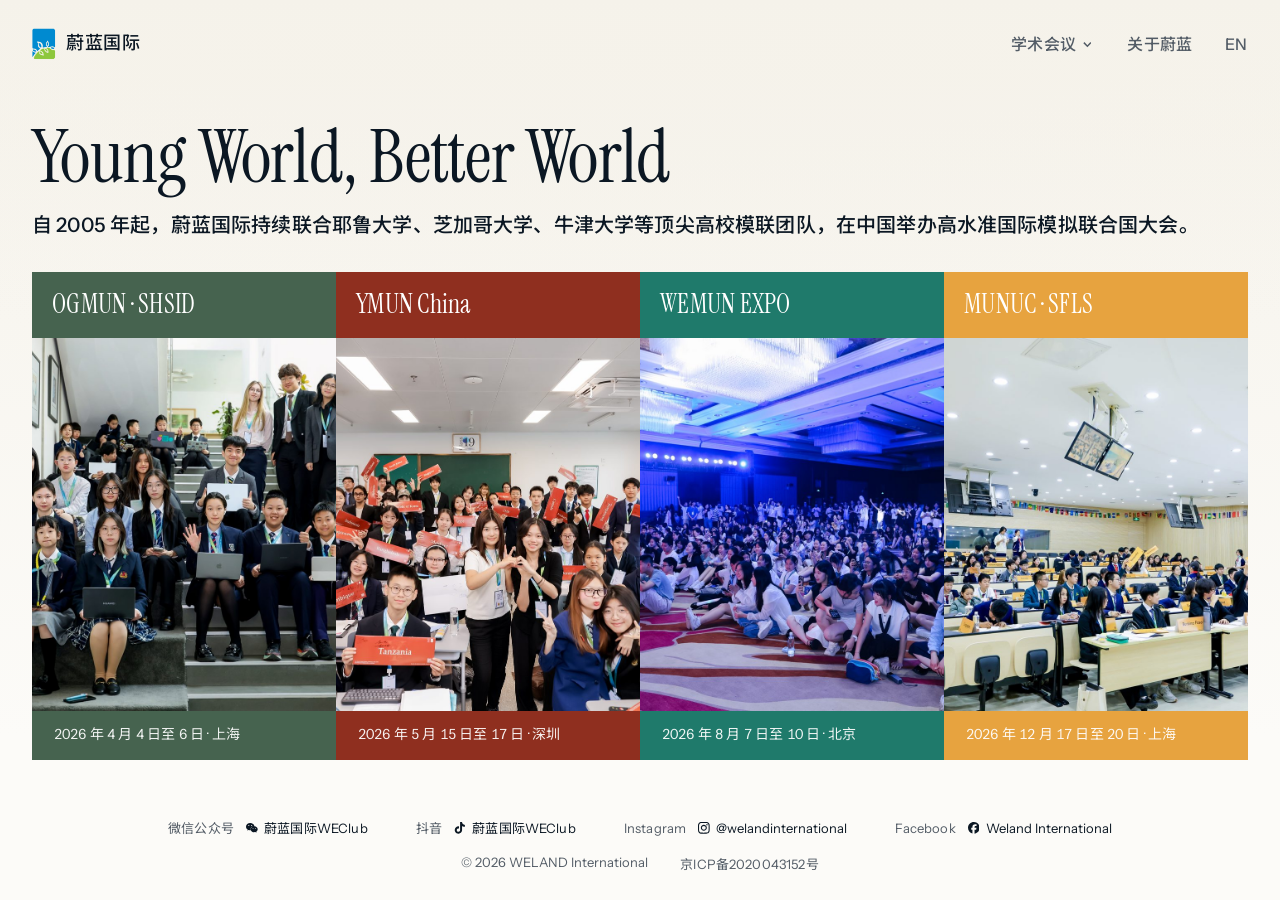
==== commit bcef36ed: "Update Weland website preview" ====
--- a/index.html
+++ b/index.html
@@ -3,29 +3,29 @@
 <head>
 <meta charset="utf-8">
 <meta name="viewport" content="width=device-width, initial-scale=1, viewport-fit=cover">
-<meta name="theme-color" content="#ffffff">
+<meta name="theme-color" content="#f5f2ea">
 <title>蔚蓝国际 WELAND International | 国际青年学术平台</title>
 <meta name="description" content="蔚蓝国际携手耶鲁大学、芝加哥大学、牛津大学等全球学术团队，在中国构建高学术水准的国际模拟联合国盛会。">
 <link rel="icon" type="image/png" sizes="32x32" href="assets/img/weland-icon-32.png?v=4">
 <link rel="icon" type="image/png" sizes="16x16" href="assets/img/weland-icon-16.png?v=4">
 <link rel="icon" type="image/png" sizes="192x192" href="assets/img/weland-icon-192.png?v=4">
 <link rel="apple-touch-icon" href="assets/img/apple-touch-icon.png?v=4">
-<link rel="stylesheet" href="assets/css/fonts.css?v=20">
-<link rel="stylesheet" href="assets/css/site.css?v=20">
+<link rel="stylesheet" href="assets/css/fonts.css?v=28">
+<link rel="stylesheet" href="assets/css/site.css?v=28">
 </head>
 <body class="index">
 <a class="skip" href="#main">跳到正文</a>
-<header class="top"><a class="home" href="index.html"><img src="assets/img/weland-mark.png" alt="" width="24" height="32">蔚蓝国际</a><nav class="site" aria-label="网站导航"><details class="menu"><summary aria-expanded="false">学术会议<svg viewBox="0 0 10 6" aria-hidden="true"><path d="M1 1l4 4 4-4" fill="none" stroke="currentColor" stroke-width="1.5" vector-effect="non-scaling-stroke"/></svg></summary><ul><li style="--accent:#46634f"><a href="conferences/ogmun-shsid-2026.html"><span class="sw" style="background:#46634f" aria-hidden="true"></span><span class="m-name" lang="en">OGMUN · SHSID</span><span class="m-when">4 月 · 上海</span></a></li><li style="--accent:#8f2f1f"><a href="conferences/ymun-china-2026.html"><span class="sw" style="background:#8f2f1f" aria-hidden="true"></span><span class="m-name" lang="en">YMUN China</span><span class="m-when">5 月 · 深圳</span></a></li><li style="--accent:#1f7a6b"><a href="conferences/wemun-expo-2026.html"><span class="sw" style="background:#1f7a6b" aria-hidden="true"></span><span class="m-name" lang="en">WEMUN EXPO</span><span class="m-when">8 月 · 北京</span></a></li><li style="--accent:#9a6c00"><a href="conferences/munuc-sfls.html"><span class="sw" style="background:#9a6c00" aria-hidden="true"></span><span class="m-name" lang="en">MUNUC · SFLS</span><span class="m-when">12 月 · 上海</span></a></li></ul></details><a href="about.html">关于蔚蓝</a><a href="en/index.html" hreflang="en" lang="en">EN</a></nav></header>
+<header class="top"><a class="home" href="index.html"><img src="assets/img/weland-mark.png" alt="" width="24" height="32">蔚蓝国际</a><nav class="site" aria-label="网站导航"><details class="menu"><summary aria-expanded="false">学术会议<svg viewBox="0 0 10 6" aria-hidden="true"><path d="M1 1l4 4 4-4" fill="none" stroke="currentColor" stroke-width="1.5" vector-effect="non-scaling-stroke"/></svg></summary><ul><li style="--accent:#46634f"><a href="conferences/ogmun-shsid-2026.html"><span class="sw" style="background:#46634f" aria-hidden="true"></span><span class="m-name" lang="en">OGMUN · SHSID</span></a></li><li style="--accent:#8f2f1f"><a href="conferences/ymun-china-2026.html"><span class="sw" style="background:#8f2f1f" aria-hidden="true"></span><span class="m-name" lang="en">YMUN China</span></a></li><li style="--accent:#1f7a6b"><a href="conferences/wemun-expo-2026.html"><span class="sw" style="background:#1f7a6b" aria-hidden="true"></span><span class="m-name" lang="en">WEMUN EXPO</span></a></li><li style="--accent:#e7a33f;--accent-ink:#b57a1a"><a href="conferences/munuc-sfls.html"><span class="sw" style="background:#e7a33f" aria-hidden="true"></span><span class="m-name" lang="en">MUNUC · SFLS</span></a></li></ul></details><a href="about.html">关于蔚蓝</a><a href="en/index.html" hreflang="en" lang="en">EN</a></nav></header>
 <main id="main">
 
 <div class="home">
 <div class="intro"><h1 class="slogan" lang="en">Young World, Better World</h1>
 <p class="lede">自 2005 年起，蔚蓝国际持续联合耶鲁大学、芝加哥大学、牛津大学等顶尖高校模联团队，在中国举办高水准国际模拟联合国大会。</p></div>
-<ul class="editions" aria-label="学术会议"><li style="--accent:#46634f"><a class="edition" href="conferences/ogmun-shsid-2026.html"><span class="ed-head"><span class="ed-name" lang="en">OGMUN · SHSID</span></span><span class="ed-photo"><img src="assets/img/ed-og-stairs.jpg" alt="主席团在楼梯上合影" style="object-position:50% 48%"></span><span class="ed-when"><span class="d"><span class="y">2026 年</span> <span class="md">4 月 4 日至 6 日</span></span><span class="sep"> · </span><span class="c">上海</span></span></a></li><li style="--accent:#8f2f1f"><a class="edition" href="conferences/ymun-china-2026.html"><span class="ed-head"><span class="ed-name" lang="en">YMUN China</span></span><span class="ed-photo"><img src="assets/img/ed-ym-placards.jpg" alt="代表举起红色国家牌" style="object-position:55% 50%"></span><span class="ed-when"><span class="d"><span class="y">2026 年</span> <span class="md">5 月 15 日至 17 日</span></span><span class="sep"> · </span><span class="c">深圳</span></span></a></li><li style="--accent:#1f7a6b"><a class="edition" href="conferences/wemun-expo-2026.html"><span class="ed-head"><span class="ed-name" lang="en">WEMUN EXPO</span></span><span class="ed-photo"><img src="assets/img/ed-expo-crowd.jpg" alt="代表坐在会场地毯上" style="object-position:50% 65%"></span><span class="ed-when"><span class="d"><span class="y">2026 年</span> <span class="md">8 月 7 日至 10 日</span></span><span class="sep"> · </span><span class="c">北京</span></span></a></li><li style="--accent:#9a6c00"><a class="edition" href="conferences/munuc-sfls.html"><span class="ed-head"><span class="ed-name" lang="en">MUNUC · SFLS</span></span><span class="ed-photo"><img src="assets/img/ed-munuc-flags.jpg" alt="挂满国旗的教室" style="object-position:49% 50%"></span><span class="ed-when"><span class="d"><span class="y">2026 年</span> <span class="md">12 月 17 日至 20 日</span></span><span class="sep"> · </span><span class="c">上海</span></span></a></li></ul>
+<ul class="editions" aria-label="学术会议"><li style="--accent:#46634f"><a class="edition" href="conferences/ogmun-shsid-2026.html"><span class="ed-head"><span class="ed-name" lang="en">OGMUN · SHSID</span></span><span class="ed-photo"><img src="assets/img/ed-og-stairs.jpg" alt="主席团在楼梯上合影" style="object-position:50% 48%"></span><span class="ed-when"><span class="d"><span class="y">2026 年</span> <span class="md">4 月 4 日至 6 日</span></span><span class="sep"> · </span><span class="c">上海</span></span></a></li><li style="--accent:#8f2f1f"><a class="edition" href="conferences/ymun-china-2026.html"><span class="ed-head"><span class="ed-name" lang="en">YMUN China</span></span><span class="ed-photo"><img src="assets/img/ed-ym-placards.jpg" alt="代表举起红色国家牌" style="object-position:55% 50%"></span><span class="ed-when"><span class="d"><span class="y">2026 年</span> <span class="md">5 月 15 日至 17 日</span></span><span class="sep"> · </span><span class="c">深圳</span></span></a></li><li style="--accent:#1f7a6b"><a class="edition" href="conferences/wemun-expo-2026.html"><span class="ed-head"><span class="ed-name" lang="en">WEMUN EXPO</span></span><span class="ed-photo"><img src="assets/img/ed-expo-crowd.jpg" alt="代表坐在会场地毯上" style="object-position:50% 65%"></span><span class="ed-when"><span class="d"><span class="y">2026 年</span> <span class="md">8 月 7 日至 10 日</span></span><span class="sep"> · </span><span class="c">北京</span></span></a></li><li style="--accent:#e7a33f"><a class="edition" href="conferences/munuc-sfls.html"><span class="ed-head"><span class="ed-name" lang="en">MUNUC · SFLS</span></span><span class="ed-photo"><img src="assets/img/ed-munuc-flags.jpg" alt="挂满国旗的教室" style="object-position:49% 50%"></span><span class="ed-when"><span class="d"><span class="y">2026 年</span> <span class="md">12 月 17 日至 20 日</span></span><span class="sep"> · </span><span class="c">上海</span></span></a></li></ul>
 </div>
 
 </main>
 <footer class="foot"><dl class="accounts"><div><dt>微信公众号</dt><dd><span class="acct"><svg viewBox="0 0 24 24" aria-hidden="true"><path d="M8.691 2.188C3.891 2.188 0 5.476 0 9.53c0 2.212 1.17 4.203 3.002 5.55a.59.59 0 0 1 .213.665l-.39 1.48c-.019.07-.048.141-.048.213 0 .163.13.295.29.295a.326.326 0 0 0 .167-.054l1.903-1.114a.864.864 0 0 1 .717-.098 10.16 10.16 0 0 0 2.837.403c.276 0 .543-.027.811-.05-.857-2.578.157-4.972 1.932-6.446 1.703-1.415 3.882-1.98 5.853-1.838-.576-3.583-4.196-6.348-8.596-6.348zM5.785 5.991c.642 0 1.162.529 1.162 1.18a1.17 1.17 0 0 1-1.162 1.178A1.17 1.17 0 0 1 4.623 7.17c0-.651.52-1.18 1.162-1.18zm5.813 0c.642 0 1.162.529 1.162 1.18a1.17 1.17 0 0 1-1.162 1.178 1.17 1.17 0 0 1-1.162-1.178c0-.651.52-1.18 1.162-1.18zm5.34 2.867c-1.797-.052-3.746.512-5.28 1.786-1.72 1.428-2.687 3.72-1.78 6.22.942 2.453 3.666 4.229 6.884 4.229.826 0 1.622-.12 2.361-.336a.722.722 0 0 1 .598.082l1.584.926a.272.272 0 0 0 .14.047c.134 0 .24-.111.24-.247 0-.06-.023-.12-.038-.177l-.327-1.233a.582.582 0 0 1-.023-.156.49.49 0 0 1 .201-.398C23.024 18.48 24 16.82 24 14.98c0-3.21-2.931-5.837-6.656-6.088V8.89c-.135-.01-.27-.027-.407-.03zm-2.53 3.274c.535 0 .969.44.969.982a.976.976 0 0 1-.969.983.976.976 0 0 1-.969-.983c0-.542.434-.982.97-.982zm4.844 0c.535 0 .969.44.969.982a.976.976 0 0 1-.969.983.976.976 0 0 1-.969-.983c0-.542.434-.982.969-.982z"/></svg>蔚蓝国际WEClub</span></dd></div><div><dt>抖音</dt><dd><span class="acct"><svg viewBox="0 0 24 24" aria-hidden="true"><path d="M12.525.02c1.31-.02 2.61-.01 3.91-.02.08 1.53.63 3.09 1.75 4.17 1.12 1.11 2.7 1.62 4.24 1.79v4.03c-1.44-.05-2.89-.35-4.2-.97-.57-.26-1.1-.59-1.62-.93-.01 2.92.01 5.84-.02 8.75-.08 1.4-.54 2.79-1.35 3.94-1.31 1.92-3.58 3.17-5.91 3.21-1.43.08-2.86-.31-4.08-1.03-2.02-1.19-3.44-3.37-3.65-5.71-.02-.5-.03-1-.01-1.49.18-1.9 1.12-3.72 2.58-4.96 1.66-1.44 3.98-2.13 6.15-1.72.02 1.48-.04 2.96-.04 4.44-.99-.32-2.15-.23-3.02.37-.63.41-1.11 1.04-1.36 1.75-.21.51-.15 1.07-.14 1.61.24 1.64 1.82 3.02 3.5 2.87 1.12-.01 2.19-.66 2.77-1.61.19-.33.4-.67.41-1.06.1-1.79.06-3.57.07-5.36.01-4.03-.01-8.05.02-12.07z"/></svg>蔚蓝国际WEClub</span></dd></div><div><dt>Instagram</dt><dd><a class="acct" href="https://www.instagram.com/welandinternational/" lang="en" rel="noopener"><svg viewBox="0 0 24 24" aria-hidden="true"><path d="M7.0301.084c-1.2768.0602-2.1487.264-2.911.5634-.7888.3075-1.4575.72-2.1228 1.3877-.6652.6677-1.075 1.3368-1.3802 2.127-.2954.7638-.4956 1.6365-.552 2.914-.0564 1.2775-.0689 1.6882-.0626 4.947.0062 3.2586.0206 3.6671.0825 4.9473.061 1.2765.264 2.1482.5635 2.9107.308.7889.72 1.4573 1.388 2.1228.6679.6655 1.3365 1.0743 2.1285 1.38.7632.295 1.6361.4961 2.9134.552 1.2773.056 1.6884.069 4.9462.0627 3.2578-.0062 3.668-.0207 4.9478-.0814 1.28-.0607 2.147-.2652 2.9098-.5633.7889-.3086 1.4578-.72 2.1228-1.3881.665-.6682 1.0745-1.3378 1.3795-2.1284.2957-.7632.4966-1.636.552-2.9124.056-1.2809.0692-1.6898.063-4.948-.0063-3.2583-.021-3.6668-.0817-4.9465-.0607-1.2797-.264-2.1487-.5633-2.9117-.3084-.7889-.72-1.4568-1.3876-2.1228C21.2982 1.33 20.628.9208 19.8378.6165 19.074.321 18.2017.1197 16.9244.0645 15.6471.0093 15.236-.005 11.977.0014 8.718.0076 8.31.0215 7.0301.0839m.1402 21.6932c-1.17-.0509-1.8053-.2453-2.2287-.408-.5606-.216-.96-.4771-1.3819-.895-.422-.4178-.6811-.8186-.9-1.378-.1644-.4234-.3624-1.058-.4171-2.228-.0595-1.2645-.072-1.6442-.079-4.848-.007-3.2037.0053-3.583.0607-4.848.05-1.169.2456-1.805.408-2.2282.216-.5613.4762-.96.895-1.3816.4188-.4217.8184-.6814 1.3783-.9003.423-.1651 1.0575-.3614 2.227-.4171 1.2655-.06 1.6447-.072 4.848-.079 3.2033-.007 3.5835.005 4.8495.0608 1.169.0508 1.8053.2445 2.228.408.5608.216.96.4754 1.3816.895.4217.4194.6816.8176.9005 1.3787.1653.4217.3617 1.056.4169 2.2263.0602 1.2655.0739 1.645.0796 4.848.0058 3.203-.0055 3.5834-.061 4.848-.051 1.17-.245 1.8055-.408 2.2294-.216.5604-.4763.96-.8954 1.3814-.419.4215-.8181.6811-1.3783.9-.4224.1649-1.0577.3617-2.2262.4174-1.2656.0595-1.6448.072-4.8493.079-3.2045.007-3.5825-.006-4.848-.0608M16.953 5.5864A1.44 1.44 0 1 0 18.39 4.144a1.44 1.44 0 0 0-1.437 1.4424M5.8385 12.012c.0067 3.4032 2.7706 6.1557 6.173 6.1493 3.4026-.0065 6.157-2.7701 6.1506-6.1733-.0065-3.4032-2.771-6.1565-6.174-6.1498-3.403.0067-6.156 2.771-6.1496 6.1738M8 12.0077a4 4 0 1 1 4.008 3.9921A3.9996 3.9996 0 0 1 8 12.0077"/></svg>@welandinternational</a></dd></div><div><dt>Facebook</dt><dd><span class="acct" lang="en"><svg viewBox="0 0 24 24" aria-hidden="true"><path d="M9.101 23.691v-7.98H6.627v-3.667h2.474v-1.58c0-4.085 1.848-5.978 5.858-5.978.401 0 .955.042 1.468.103a8.68 8.68 0 0 1 1.141.195v3.325a8.623 8.623 0 0 0-.653-.036 26.805 26.805 0 0 0-.733-.009c-.707 0-1.259.096-1.675.309a1.686 1.686 0 0 0-.679.622c-.258.42-.374.995-.374 1.752v1.297h3.919l-.386 2.103-.287 1.564h-3.246v8.245C19.396 23.238 24 18.179 24 12.044c0-6.627-5.373-12-12-12s-12 5.373-12 12c0 5.628 3.874 10.35 9.101 11.647Z"/></svg>Weland International</span></dd></div></dl><div class="legal"><span lang="en">© 2026 WELAND International</span><a href="http://beian.miit.gov.cn/" rel="noopener">京ICP备2020043152号</a></div></footer>
-<script src="assets/js/site.js?v=20"></script>
+<script src="assets/js/site.js?v=28"></script>
 </body>
 </html>
--- a/assets/css/fonts.css
+++ b/assets/css/fonts.css
@@ -1,7 +1,7 @@
 /* generated by build/fonts.py: Instrument Sans, Instrument Serif, Noto Sans SC, Noto Serif SC (all SIL OFL) */
-@font-face{font-family:"WL Quotes";font-weight:400;font-display:swap;src:url([data-uri]) format("woff2");unicode-range:U+2018-201D;}
-@font-face{font-family:"WL Sans";font-weight:400 600;font-display:swap;src:url([data-uri]) format("woff2");unicode-range:U+0000-00FF, U+0131, U+0152-0153, U+02C6, U+02DA, U+02DC, U+2000-206F, U+2074, U+20AC, U+2122, U+2190-2199, U+2212;}
-@font-face{font-family:"WL Serif";font-weight:400;font-display:swap;src:url([data-uri]) format("woff2");unicode-range:U+0000-00FF, U+0131, U+0152-0153, U+02C6, U+02DA, U+02DC, U+2000-206F, U+2074, U+20AC, U+2122, U+2190-2199, U+2212;}
-@font-face{font-family:"WL SC";font-weight:400;font-display:swap;src:url([data-uri]) format("woff2");}
-@font-face{font-family:"WL SC";font-weight:500 600;font-display:swap;src:url([data-uri]) format("woff2");}
-@font-face{font-family:"WL SC Serif";font-weight:400 500;font-display:swap;src:url([data-uri]